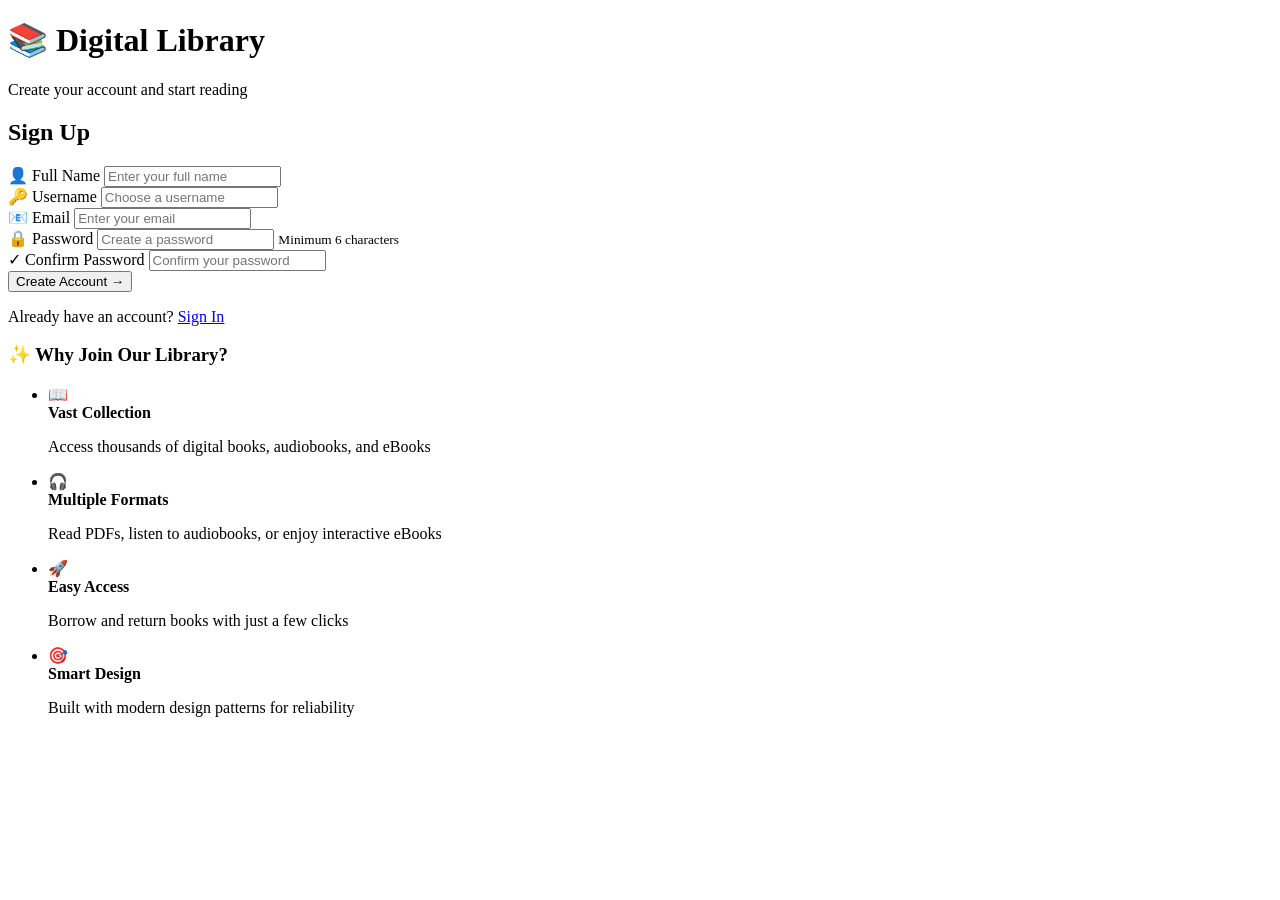
==== backend/src/main/resources/static/register.html @ 29ee20df "feat: Add user registration and modernize frontend design Backend Changes: - Add POST /api/auth/regi" ====
<!DOCTYPE html>
<html lang="en">
<head>
    <meta charset="UTF-8">
    <meta name="viewport" content="width=device-width, initial-scale=1.0">
    <title>Digital Library - Register</title>
    <link rel="stylesheet" href="/css/styles.css">
</head>
<body>
    <div class="auth-container">
        <div class="auth-card">
            <div class="auth-header">
                <div class="book-animation">
                    <div class="book">
                        <div class="book-cover"></div>
                        <div class="book-page"></div>
                    </div>
                </div>
                <h1>📚 Digital Library</h1>
                <p class="subtitle">Create your account and start reading</p>
            </div>

            <form id="registerForm" class="auth-form">
                <h2>Sign Up</h2>

                <div class="form-group">
                    <label for="fullName">
                        <span class="icon">👤</span>
                        Full Name
                    </label>
                    <input type="text" id="fullName" name="fullName" required
                           placeholder="Enter your full name">
                </div>

                <div class="form-group">
                    <label for="username">
                        <span class="icon">🔑</span>
                        Username
                    </label>
                    <input type="text" id="username" name="username" required
                           placeholder="Choose a username"
                           pattern="[a-zA-Z0-9_]{3,20}"
                           title="3-20 characters, letters, numbers and underscores only">
                </div>

                <div class="form-group">
                    <label for="email">
                        <span class="icon">📧</span>
                        Email
                    </label>
                    <input type="email" id="email" name="email" required
                           placeholder="Enter your email">
                </div>

                <div class="form-group">
                    <label for="password">
                        <span class="icon">🔒</span>
                        Password
                    </label>
                    <input type="password" id="password" name="password" required
                           placeholder="Create a password"
                           minlength="6"
                           title="Minimum 6 characters">
                    <small class="field-hint">Minimum 6 characters</small>
                </div>

                <div class="form-group">
                    <label for="confirmPassword">
                        <span class="icon">✓</span>
                        Confirm Password
                    </label>
                    <input type="password" id="confirmPassword" name="confirmPassword" required
                           placeholder="Confirm your password"
                           minlength="6">
                </div>

                <div id="errorMessage" class="message error-message" style="display: none;"></div>
                <div id="successMessage" class="message success-message" style="display: none;"></div>

                <button type="submit" class="btn btn-primary btn-large">
                    <span>Create Account</span>
                    <span class="btn-icon">→</span>
                </button>
            </form>

            <div class="auth-footer">
                <p>Already have an account? <a href="/index.html" class="link">Sign In</a></p>
            </div>
        </div>

        <div class="features-panel">
            <h3>✨ Why Join Our Library?</h3>
            <ul class="features-list">
                <li>
                    <span class="feature-icon">📖</span>
                    <div>
                        <strong>Vast Collection</strong>
                        <p>Access thousands of digital books, audiobooks, and eBooks</p>
                    </div>
                </li>
                <li>
                    <span class="feature-icon">🎧</span>
                    <div>
                        <strong>Multiple Formats</strong>
                        <p>Read PDFs, listen to audiobooks, or enjoy interactive eBooks</p>
                    </div>
                </li>
                <li>
                    <span class="feature-icon">🚀</span>
                    <div>
                        <strong>Easy Access</strong>
                        <p>Borrow and return books with just a few clicks</p>
                    </div>
                </li>
                <li>
                    <span class="feature-icon">🎯</span>
                    <div>
                        <strong>Smart Design</strong>
                        <p>Built with modern design patterns for reliability</p>
                    </div>
                </li>
            </ul>
        </div>
    </div>

    <script src="/js/config.js"></script>
    <script src="/js/register.js"></script>
</body>
</html>
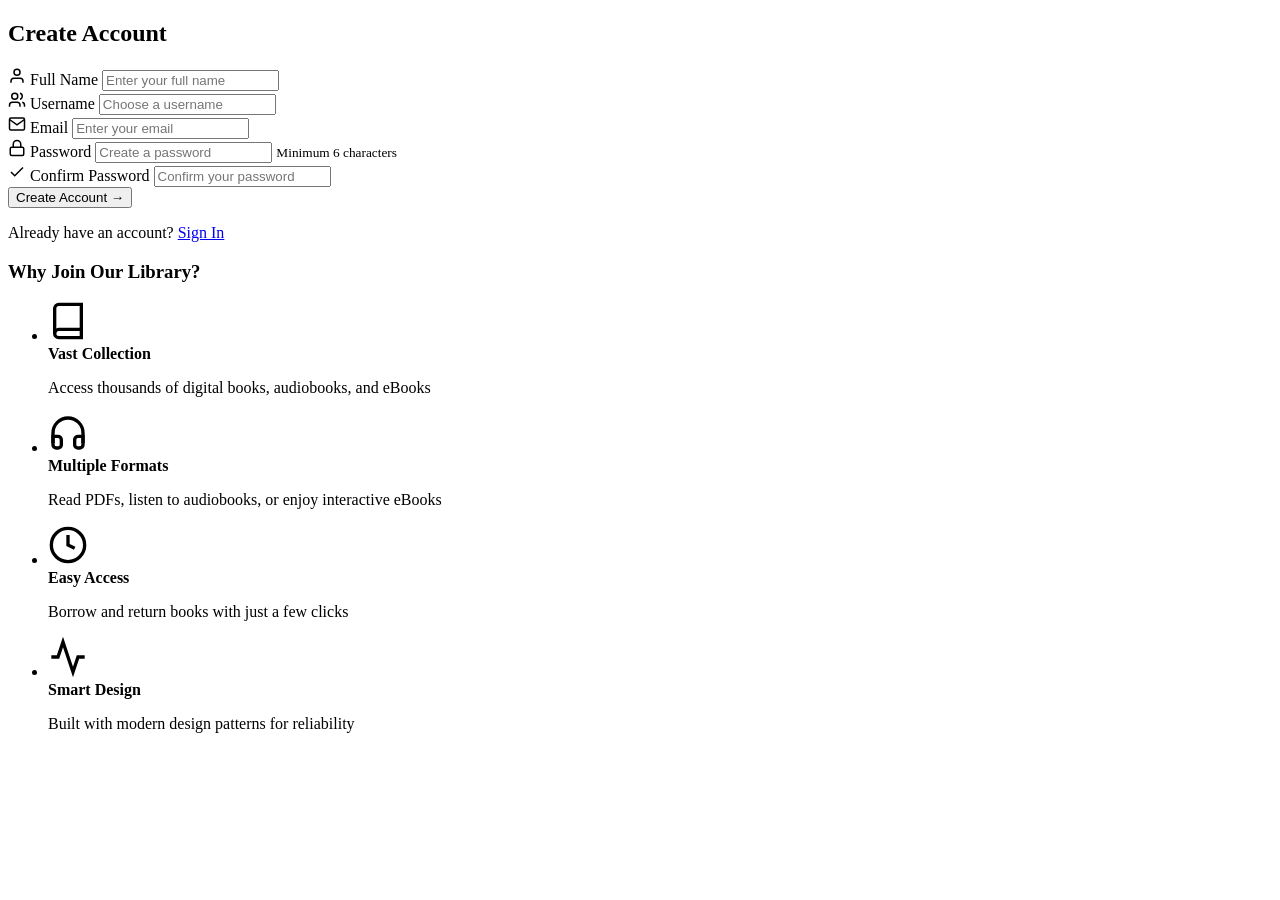
==== commit 54632fcd: "refactor: Update design with pastel colors and cleaner aesthetics Design Changes: - Replace emoji ic" ====
--- a/backend/src/main/resources/static/register.html
+++ b/backend/src/main/resources/static/register.html
@@ -16,16 +16,17 @@
                         <div class="book-page"></div>
                     </div>
                 </div>
-                <h1>📚 Digital Library</h1>
-                <p class="subtitle">Create your account and start reading</p>
             </div>
 
             <form id="registerForm" class="auth-form">
-                <h2>Sign Up</h2>
+                <h2>Create Account</h2>
 
                 <div class="form-group">
                     <label for="fullName">
-                        <span class="icon">👤</span>
+                        <svg class="icon" width="18" height="18" viewBox="0 0 24 24" fill="none" stroke="currentColor" stroke-width="2">
+                            <path d="M20 21v-2a4 4 0 0 0-4-4H8a4 4 0 0 0-4 4v2"></path>
+                            <circle cx="12" cy="7" r="4"></circle>
+                        </svg>
                         Full Name
                     </label>
                     <input type="text" id="fullName" name="fullName" required
@@ -34,7 +35,12 @@
 
                 <div class="form-group">
                     <label for="username">
-                        <span class="icon">🔑</span>
+                        <svg class="icon" width="18" height="18" viewBox="0 0 24 24" fill="none" stroke="currentColor" stroke-width="2">
+                            <path d="M16 21v-2a4 4 0 0 0-4-4H6a4 4 0 0 0-4 4v2"></path>
+                            <circle cx="9" cy="7" r="4"></circle>
+                            <path d="M22 21v-2a4 4 0 0 0-3-3.87"></path>
+                            <path d="M16 3.13a4 4 0 0 1 0 7.75"></path>
+                        </svg>
                         Username
                     </label>
                     <input type="text" id="username" name="username" required
@@ -45,7 +51,10 @@
 
                 <div class="form-group">
                     <label for="email">
-                        <span class="icon">📧</span>
+                        <svg class="icon" width="18" height="18" viewBox="0 0 24 24" fill="none" stroke="currentColor" stroke-width="2">
+                            <path d="M4 4h16c1.1 0 2 .9 2 2v12c0 1.1-.9 2-2 2H4c-1.1 0-2-.9-2-2V6c0-1.1.9-2 2-2z"></path>
+                            <polyline points="22,6 12,13 2,6"></polyline>
+                        </svg>
                         Email
                     </label>
                     <input type="email" id="email" name="email" required
@@ -54,7 +63,10 @@
 
                 <div class="form-group">
                     <label for="password">
-                        <span class="icon">🔒</span>
+                        <svg class="icon" width="18" height="18" viewBox="0 0 24 24" fill="none" stroke="currentColor" stroke-width="2">
+                            <rect x="3" y="11" width="18" height="11" rx="2" ry="2"></rect>
+                            <path d="M7 11V7a5 5 0 0 1 10 0v4"></path>
+                        </svg>
                         Password
                     </label>
                     <input type="password" id="password" name="password" required
@@ -66,7 +78,9 @@
 
                 <div class="form-group">
                     <label for="confirmPassword">
-                        <span class="icon">✓</span>
+                        <svg class="icon" width="18" height="18" viewBox="0 0 24 24" fill="none" stroke="currentColor" stroke-width="2">
+                            <polyline points="20 6 9 17 4 12"></polyline>
+                        </svg>
                         Confirm Password
                     </label>
                     <input type="password" id="confirmPassword" name="confirmPassword" required
@@ -89,31 +103,42 @@
         </div>
 
         <div class="features-panel">
-            <h3>✨ Why Join Our Library?</h3>
+            <h3>Why Join Our Library?</h3>
             <ul class="features-list">
                 <li>
-                    <span class="feature-icon">📖</span>
+                    <svg class="feature-icon" width="40" height="40" viewBox="0 0 24 24" fill="none" stroke="currentColor" stroke-width="2">
+                        <path d="M4 19.5A2.5 2.5 0 0 1 6.5 17H20"></path>
+                        <path d="M6.5 2H20v20H6.5A2.5 2.5 0 0 1 4 19.5v-15A2.5 2.5 0 0 1 6.5 2z"></path>
+                    </svg>
                     <div>
                         <strong>Vast Collection</strong>
                         <p>Access thousands of digital books, audiobooks, and eBooks</p>
                     </div>
                 </li>
                 <li>
-                    <span class="feature-icon">🎧</span>
+                    <svg class="feature-icon" width="40" height="40" viewBox="0 0 24 24" fill="none" stroke="currentColor" stroke-width="2">
+                        <path d="M3 18v-6a9 9 0 0 1 18 0v6"></path>
+                        <path d="M21 19a2 2 0 0 1-2 2h-1a2 2 0 0 1-2-2v-3a2 2 0 0 1 2-2h3zM3 19a2 2 0 0 0 2 2h1a2 2 0 0 0 2-2v-3a2 2 0 0 0-2-2H3z"></path>
+                    </svg>
                     <div>
                         <strong>Multiple Formats</strong>
                         <p>Read PDFs, listen to audiobooks, or enjoy interactive eBooks</p>
                     </div>
                 </li>
                 <li>
-                    <span class="feature-icon">🚀</span>
+                    <svg class="feature-icon" width="40" height="40" viewBox="0 0 24 24" fill="none" stroke="currentColor" stroke-width="2">
+                        <circle cx="12" cy="12" r="10"></circle>
+                        <polyline points="12 6 12 12 16 14"></polyline>
+                    </svg>
                     <div>
                         <strong>Easy Access</strong>
                         <p>Borrow and return books with just a few clicks</p>
                     </div>
                 </li>
                 <li>
-                    <span class="feature-icon">🎯</span>
+                    <svg class="feature-icon" width="40" height="40" viewBox="0 0 24 24" fill="none" stroke="currentColor" stroke-width="2">
+                        <polyline points="22 12 18 12 15 21 9 3 6 12 2 12"></polyline>
+                    </svg>
                     <div>
                         <strong>Smart Design</strong>
                         <p>Built with modern design patterns for reliability</p>
